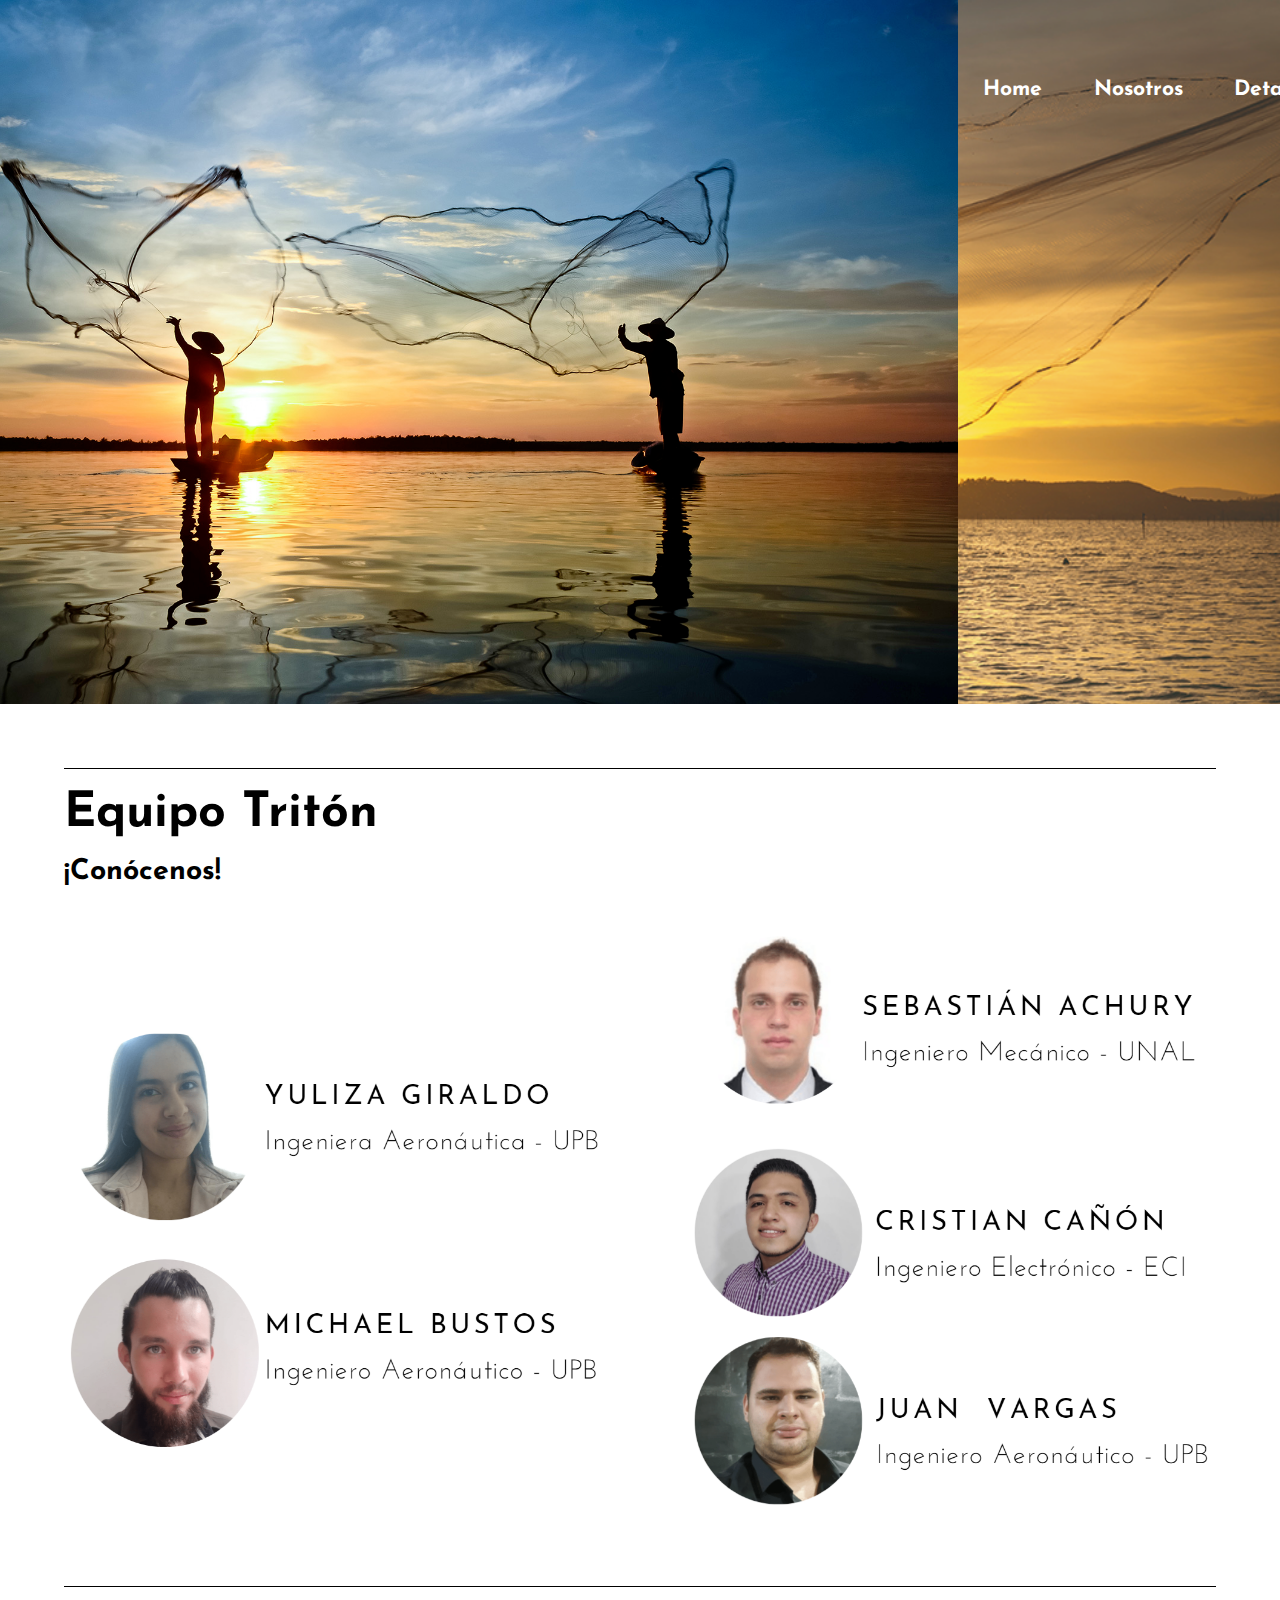
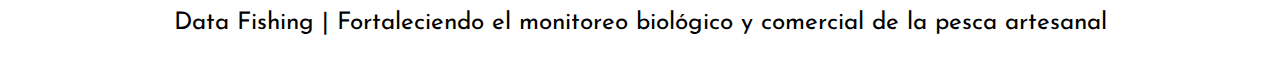
==== nosotros.html @ 780aae58 "Update nosotros.html" ====
<!DOCTYPE html>
<html lang="en">
<head>
    <meta charset="UTF-8">
    <meta http-equiv="X-UA-Compatible" content="IE=edge">
    <meta name="viewport" content="width=device-width, initial-scale=1.0">
    <title>Data Fishing</title>
    <link rel="stylesheet" type="text/css" href="//fonts.googleapis.com/css?family=Josefin+Sans" />
    <link rel="stylesheet" href="./css/styles.css">
</head>
<body>
    <!--...NavBar...-->
    <nav id="nav-nosotros" >
        <img src="./img/header/pesca-tradicional.png" alt="">
        <div class="NM-NavBar" > 
            <div class="NM-div-title">
                <img src="./img/header/DataFishing3.png" alt="" width="35%">
            </div> 
            
            <input type="checkbox"  id="btn-menu">
            <label for="btn-menu"><img src="./img/header/icono-menu.png" alt="" width="30px"></label>
    
            <div class="NM-div-Menu" id="menu" >
                <ul>
                    <li><a href="/index.html"><h5>Home</h5></a></li>
                    <li><a href="#"><h5>Nosotros</h5></a></li>
                    <li><a href=""><h5>Detalles</h5></a></li>
                    <li><a href=""><h5>Galeria</h5></a></li>
                </ul>
            </div>
            
        </div>

    </nav>



 
    

    <div class="DF-Div-Solucion"  >
        <div class="DF-Team">
            <h1>Equipo Tritón</h1>
            <h3>¡Conócenos!</h3>
        </div>
        

        <div class="DF-Div-Solucion-img">
            <img src="./img/nosotros/team.PNG" alt="" width="100%">
        </div>
    </div>

    <div class="DF-Div-Solucion"  >
        <p>Data Fishing | Fortaleciendo el monitoreo biológico y comercial de la pesca artesanal </p>
    </div>

</body>
</html>
---- css/styles.css ----
body{
    display:-webkit-flex;
    display: flex;
    -webkit-flex-flow: row wrap;
    flex-flow: row wrap;
    margin: auto;
    /*font-family: 'Be Vietnam Pro', sans-serif;*/
    font-family: "Josefin Sans";
    font-style: normal; 
    font-variant: normal; 
    line-height: 2vw;
    /*font-family: 'Lucida Sans', 'Lucida Sans Regular', 'Lucida Grande', 'Lucida Sans Unicode', Geneva, Verdana, sans-serif;*/
    /*font-family:Verdana, Geneva, Tahoma, sans-serif;*/
    background-color:white;
}

/***********------index.html------**************/

/******...NavBar...*********/
nav{
    width: 100%;
    display: flex;
    justify-content: center;
    height: 60vmax;
    background-image: url('/img/header/pesca-tradicional.png');
    background-repeat: no-repeat;
    background-size: cover;
    
}

#nav-nosotros{
    width: 100%;
    display: flex;
    justify-content: center;
    height: 55vmax;
    background-image: url('/img/nosotros/Nosotros-header.jpg');
    background-repeat: no-repeat;
    background-size: cover;
    
}
.NM-NavBar{
    padding-top: 0.5%;
    color: white;
    display: flex;
    align-items: center;
    width: 80%;
    height: 13vmax;
    font-size: 1.9vw;
   
}
.NM-div-title{
    width: 40%;
    padding: 0% 0%;
    text-align: center;
}
.NM-div-Menu{
    width: 60%;
    display: flex;
    justify-content: right;
    padding: 0% 0%;
    align-items: center;
    animation: NavMenu 0.5s ease-in;

}
#btn-menu{
    display: none;
}
nav label{
    display: none;
    text-align: center;    
    width: 10%;
    
}
nav label:hover{
    cursor: pointer;
    background: #191919;
    filter: invert();
}
.NM-div-Menu ul{
    display: flex;
    margin: 0;
    list-style: none;
    padding: 0;
    flex-direction: row; 
}
.NM-div-Menu li:hover{
    background: #191919;
    filter: invert();
}
.NM-div-Menu li a{
    display: block;
    padding: 0% 2vw;
    color: white;
    font-size: 2vw;
    text-decoration: none;
    
}
@keyframes NavMenu{
    from{
        opacity: 0;
        transform: translateX(-10%);
    }
    to{
        opacity: 5;
        transform: translateX(0%);
    }
}
.DF-Home{
    font-size: 3.2vw;
    line-height: 4.5vw;
    text-align: center;
    position: absolute;
    justify-content: center;
    top: 85%;
    right: 10%;
    left: 10%;
    padding: 0% 0vw;
    -webkit-text-stroke: 0.0px black;

}

/******...NavBar RESPONSIVE...*********/
@media screen and (max-width:500px) {
    nav{
        height: 11vh;
    }

    nav label{
        display: block;
        z-index: 1;
        
    }
    
    .NM-NavBar{
        width: 80%;
        font-size: 4vw;
        height: 9vh;
    }

    .NM-div-title{
        width: 100%;

    }
    .NM-div-Menu{
        display: none;
        position: absolute;
        z-index: 2;
        right: 0;
		top: 10vh;
		background-color: rgba(25,25,25,0.8);
        flex-direction: column;
        align-items: center;
        width: 34%;   
        transform: translateX(100%);
        transition: transform 0.3s ease-in;
    }
    .NM-div-Menu ul{
        text-align: center;
        flex-direction: column;
        border-left: 1px solid rgba(45,45,45,1);
        margin: 0%;
        
    }
    .NM-div-Menu li{
        border-bottom: 1px solid rgba(45,45,45,1);
    }
    input[type=checkbox]:checked~ .NM-div-Menu{
        display: flex;
        transform: translateX(0%);
        transition: transform 0.3s ease-in;
    }
}


/************...Reseña del programa...************/
.NM-Programa{
    padding-top: 5%;
    padding-bottom: 5%;
    width: 100%;
    display: flex;
    flex-direction: row;
    color: black;
    background-color: white;
}
.NM-Programa-img{
    position: relative;
    display: flex;
    flex-direction: row;
    width: 50%;
    margin-left: 0%;
    animation: ImagHeader 1.5s ease-in;
    overflow:hidden;
    align-items: center;
    justify-content: center;
}
.NM-Programa-img img{
    display: flex;
    position: absolute;
    text-align: center;
    align-items: center;
    width: 50%;
}

.NM-Programa-reseña{
    display: flex;
    flex-direction: column;
    width: 50%;
    text-align: justify;
    margin-right: 5%;
    font-size: 1.3vw;
    

}

/************...DIV-CONTAINER-HEADER...************/
.containerHeader{
    background:white;
    position: relative;
    display: flex;
    flex-direction: row;
    align-items: center;
    justify-items: center;
    width: 100%;
    margin: 5%;
    border-top: 0.5px solid black;
    margin-bottom: 0%;
    
}
.headerItem1{
    position: relative;
    display: flex;
    align-items: left;
    justify-content: center;
    flex-direction: column;
    width: 50%;
    margin-left: 6%;
}
.headerItem1 .headerTitle{
width: 100%;
color: black;
font-size: 3vw;
font-weight: bolder;
text-align: left;
}
.headerItem1 .headerText{
width: 100%;
color: black;
text-align: left;
font-size: 1.2vw;
text-align: justify;
}
.containerHeader .headerbutton{
    display:flex;
    align-items: center;
    justify-content: center;
    width: 50%;
    height: 4vw;
    border-style: solid;
    border-color: black;
    align-self: flex-start;
    font-weight: bold;
    font-size: 1.5vw;
}
.containerHeader .headerbutton:hover{
    background: white;
    filter: invert();
}
.containerHeader .headerbutton div{
    color: black;
    display: flex;
    text-align: center;
}
.headerItem2{
    position: relative;
    display: flex;
    align-items: center;
    justify-items: center;
    flex-direction: row;
    width: 50%;
    height: 50vmax;
    margin: 5%;
    animation: ImagHeader 1.5s ease-in;
    overflow:hidden;
}
.headerItem2>img{
    height: 90%;
    
}

@keyframes ImagHeader{
    from{
        -webkit-transform:scale(0.2);
        transform:scale(0.2);
    }
    to{
        -webkit-transform:scale(1);
        transform:scale(1);
    }
}

.headerItem2:hover{
    -webkit-transform:scale(1.07);
    transform:scale(1.07);
    transition: 1s;
}
.headerItem2 img{
    display: flex;
    position: absolute;
    width: 100%;
}
a{
    color: white;
}

/************...DIV-CONTAINER-HEADER RESPONSIVE...************/
@media screen and (max-width:500px) {
    .containerHeader{
        flex-direction: column-reverse;
        width: 100%;
        
    }
    .headerItem2{
        width: 80%;
        height: 60vw;
        margin: 2%;
        flex-direction: column;
        justify-content: center;
    }

    .headerItem1{
        margin: 2%;
        width: 80%;
        align-items: center;
        padding-bottom: 3%;
        flex-direction: column;

    }

    .headerItem1 .headerTitle{
        font-size: 8vw;
        text-align: center;
        padding-bottom: 6%;
    }
        
    .headerItem1 .headerText{
        width: 95%;
        text-align: center;
        font-size: 3.8vw;
        padding-bottom: 5%;
    }
        
    .headerItem1 .headerbutton{
        align-self: center;
        width: 45%;
        height: 12vw;
        font-size: 4vw;
    }
}

/***********-----Solucion-----**************/
.DF-Div-Solucion{
    background:white;
    position: relative;
    display: flex;
    flex-direction: column;
    align-items: center;
    justify-items: center;
    width: 100%;
    border-top: 0.5px solid black;
    margin: 5%;
    font-size: 1.9vw;
    margin-bottom: 0%;

}

.DF-Div-Solucion-img{
    width: 100%;
    text-align: center;

}
/***********-----Nosotros-----**************/
.DF-Team{
    width: 100%;
    text-align: left;

}
/***********-----registro.html-----**************/
.NM-Registro{
    display: flex;
    justify-content: center;
    background-color: #191919;
    width: 100%;
    padding: 4% 0%;
}
.NM-div-Registro{
    display: flex;
    background-color: #191919;
    width: 80%;
    font-family:Verdana, Geneva, Tahoma, sans-serif;
    border: 1px solid white;
    position: relative;
    flex-direction: row;
    z-index: 10;

    justify-content: center;
}
.NM-Registrate{
    text-align: center;
    background-color: white;
    width: 50%;
    font-size: 1.3vw;
    line-height: 0;
    display: flex;
    align-items: center;
    font-family:Verdana, Geneva, Tahoma, sans-serif;
}
.NM-div-formulario{
    display:flex;
    padding: 2% 5%;
    flex-direction: column;
    width: 50%;
    color: white;
    font-size: 1.2vw;
    
}
.NM-Registro-imag {
    max-width: 50%;
    height: auto;
    animation: ImagHeader 1.5s ease-in;
}
.NM-Registro-imag:hover{
    max-width: 53%;
    transition: all 1s;
}
.NM-div-formulario>form{
    display:flex;
    flex-direction: column;
}
.NM-div-formulario>form>input{
    width: 100%;
    padding: 0.5%;
    border: none;
    background-color: #191919;
    border-bottom: 1px solid white;
    color: white;
    font-size: 1.2vw;
}
.NM-div-formulario>form>label{
    padding: 0.7% 0%;
 
}
.NM-div-button{
    display: flex;
    justify-content: center;
    padding: 3% 0%;
}
.NM-div-button>div{
    display:flex;
    align-items: center;
    justify-content: center;
    width: 40%;
    height: 100%;
    border-style: solid;
    border-color: white;
    align-self: flex-start;
    font-weight: bold;
}
.NM-div-button>div:hover{
    background: #191919;
    filter: invert();
    cursor: pointer;

}
.NM-div-button>div>input:hover{
    cursor: pointer;

}
.NM-button{
    text-align: center;
    font-size: 1.5vw;
    background-color:#191919 ;
    color: white;
    padding: 2% 4%;
    border-color: white;
    font-family:Verdana, Geneva, Tahoma, sans-serif;
    border: none;
}
.NM-div-formulario>form>label{
    padding-top: 3%;
}

.NM-div-formulario>form>p{
    color: red;
    font-size: 0.9vw;
    margin-bottom: 0;
    margin-top: 0.2vw;
    display: none;
}
/***********-----Registro Exitoso-----**************/
.NM-div-RegistroExitoso{
    display: none;
    background-color: #191919;
    color: white;
    position: absolute;
    width: 50%;
    top: 50%;
    transform: translateY(-50%);
    text-align: center;
    border: 1px solid white;
    z-index: 20;
    font-size: 1.4vw;
}
#RegistroExitosoTitle{
    display: flex;
    flex-direction: row;
    width: 100%;
    align-items: center;
    justify-content: center;
    position: relative;
    padding-top: 5%;
}
#RegistroExitosoTitle>h2{
    margin-left: 2%;
}
#RegistroExitoso>p{
    text-align: left;
    align-items: left;
    width: 100%;
    margin: 1% 15%;
}
#MostrarRegistro{
    flex-direction: column;
    line-height: 1vw;
}




/***********...registro RESPONSIVE...**************/
@media screen and (max-width:500px) {
.NM-div-Registro{
    width: 70%;
    flex-direction: column;
}
.NM-Registrate{
    width: 100%;
    font-size: 3.5vw;
}
.NM-div-formulario{
    padding: 5% 10%;
    width: 80%;
    font-size: 4vw;
}
.NM-div-formulario>form>input{
    width: 100%;
    padding: 2%;
    font-size: 3.5vw;
}
.NM-Registro-imag {
    max-width: 25%;
    height: auto;
}
.NM-button{
    font-size: 3vw;
}
.NM-Registro-imag:hover{
    max-width: 26%;
    transition: all 1s;
}

}
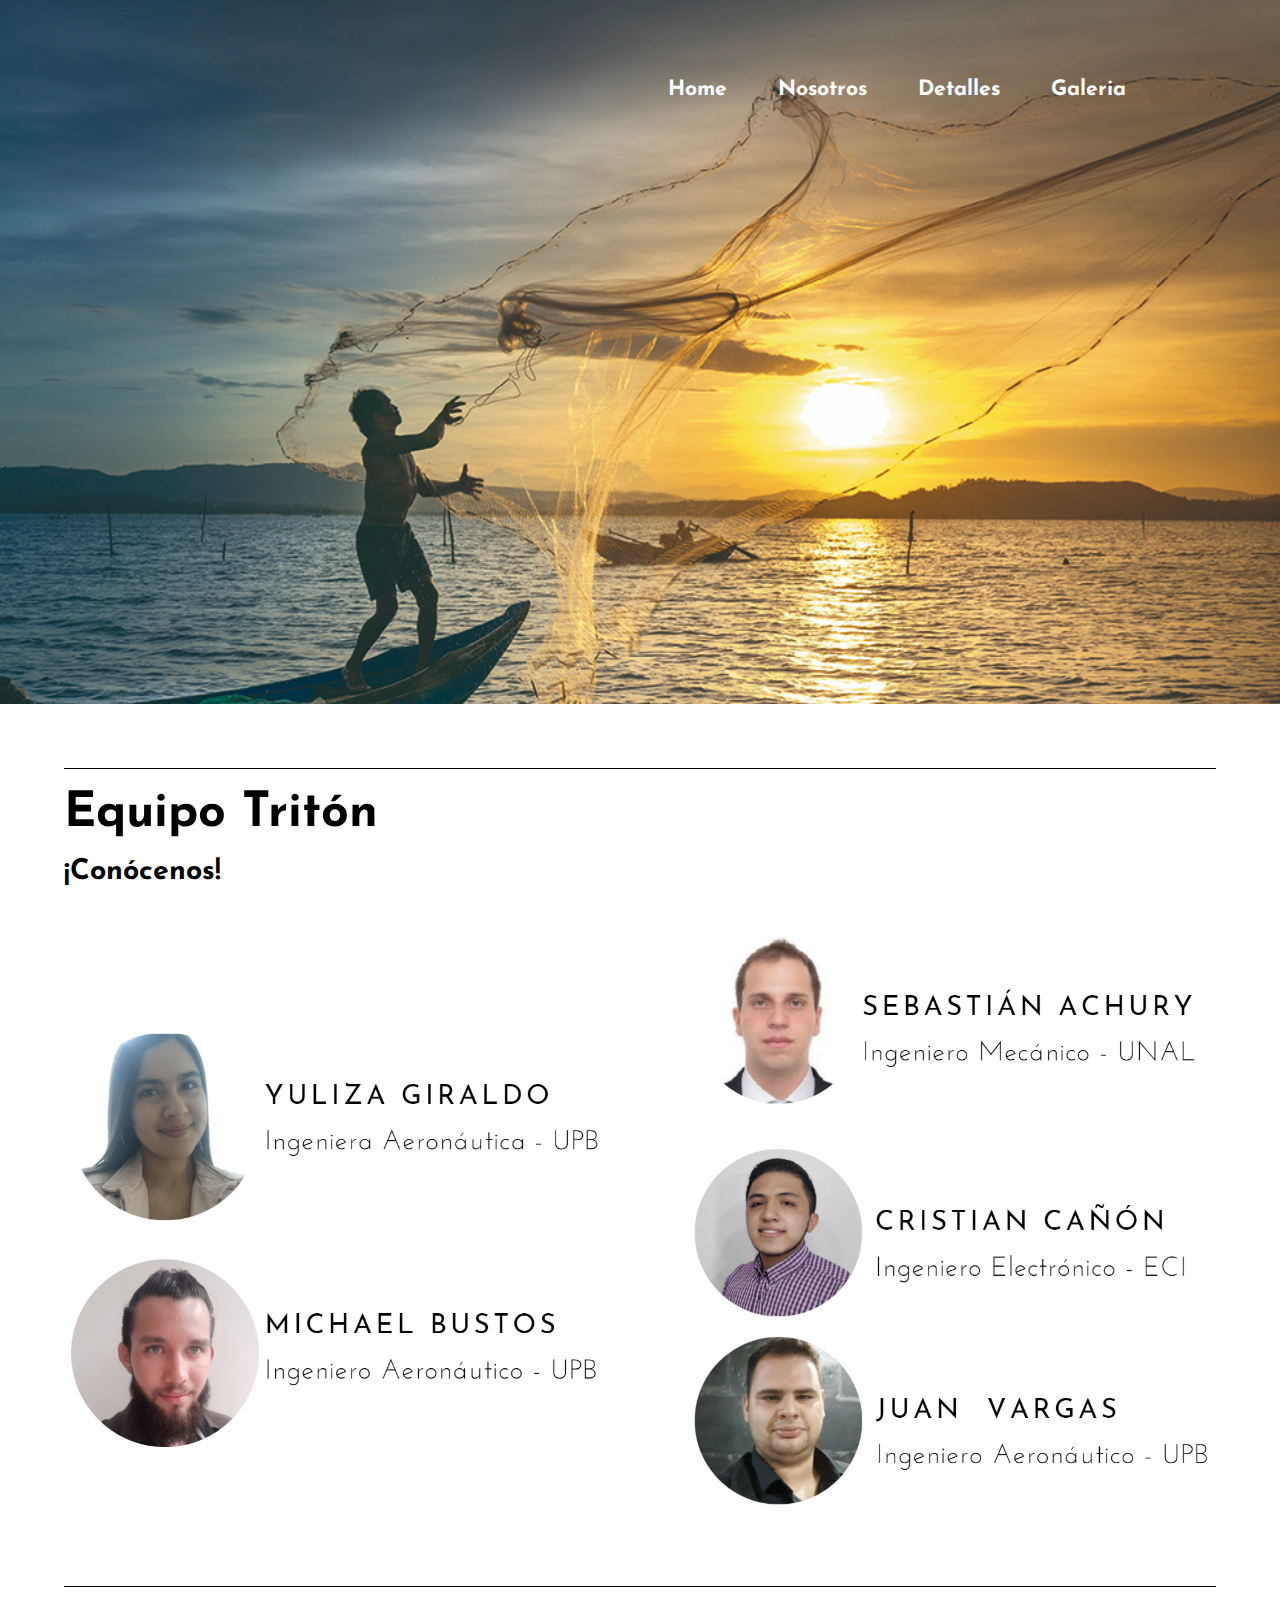
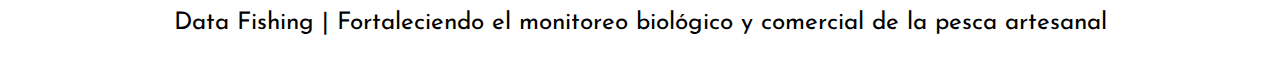
==== commit b0730037: "Update nosotros.html" ====
--- a/nosotros.html
+++ b/nosotros.html
@@ -5,13 +5,31 @@
     <meta http-equiv="X-UA-Compatible" content="IE=edge">
     <meta name="viewport" content="width=device-width, initial-scale=1.0">
     <title>Data Fishing</title>
+    <link rel="apple-touch-icon" sizes="57x57" href="./img/title/apple-icon-57x57.png">
+    <link rel="apple-touch-icon" sizes="60x60" href="./img/title/apple-icon-60x60.png">
+    <link rel="apple-touch-icon" sizes="72x72" href="./img/title/apple-icon-72x72.png">
+    <link rel="apple-touch-icon" sizes="76x76" href="./img/title/apple-icon-76x76.png">
+    <link rel="apple-touch-icon" sizes="114x114" href="./img/title/apple-icon-114x114.png">
+    <link rel="apple-touch-icon" sizes="120x120" href="./img/title/apple-icon-120x120.png">
+    <link rel="apple-touch-icon" sizes="144x144" href="./img/title/apple-icon-144x144.png">
+    <link rel="apple-touch-icon" sizes="152x152" href="./img/title/apple-icon-152x152.png">
+    <link rel="apple-touch-icon" sizes="180x180" href="./img/title/apple-icon-180x180.png">
+    <link rel="icon" type="image/png" sizes="192x192"  href="./img/title/android-icon-192x192.png">
+    <link rel="icon" type="image/png" sizes="32x32" href="./img/title/favicon-32x32.png">
+    <link rel="icon" type="image/png" sizes="96x96" href="./img/title/favicon-96x96.png">
+    <link rel="icon" type="image/png" sizes="16x16" href="./img/title/favicon-16x16.png">
+    <link rel="manifest" href="./img/title/manifest.json">
+    <meta name="msapplication-TileColor" content="#ffffff">
+    <meta name="msapplication-TileImage" content="./img/title/ms-icon-144x144.png">
+    <meta name="theme-color" content="#ffffff">
+
+
     <link rel="stylesheet" type="text/css" href="//fonts.googleapis.com/css?family=Josefin+Sans" />
     <link rel="stylesheet" href="./css/styles.css">
 </head>
 <body>
     <!--...NavBar...-->
     <nav id="nav-nosotros" >
-        <img src="./img/header/pesca-tradicional.png" alt="">
         <div class="NM-NavBar" > 
             <div class="NM-div-title">
                 <img src="./img/header/DataFishing3.png" alt="" width="35%">
@@ -22,8 +40,8 @@
     
             <div class="NM-div-Menu" id="menu" >
                 <ul>
-                    <li><a href="/index.html"><h5>Home</h5></a></li>
-                    <li><a href="#"><h5>Nosotros</h5></a></li>
+                    <li><a href="index.html"><h5>Home</h5></a></li>
+                    <li><a href="nosotros.html"><h5>Nosotros</h5></a></li>
                     <li><a href=""><h5>Detalles</h5></a></li>
                     <li><a href=""><h5>Galeria</h5></a></li>
                 </ul>
--- a/css/styles.css
+++ b/css/styles.css
@@ -23,7 +23,7 @@
     display: flex;
     justify-content: center;
     height: 60vmax;
-    background-image: url('/img/header/pesca-tradicional.png');
+    background-image: url('../img/header/pesca-tradicional.png');
     background-repeat: no-repeat;
     background-size: cover;
     
@@ -34,7 +34,7 @@
     display: flex;
     justify-content: center;
     height: 55vmax;
-    background-image: url('/img/nosotros/Nosotros-header.jpg');
+    background-image: url('../img/nosotros/Nosotros-header.jpg');
     background-repeat: no-repeat;
     background-size: cover;
     
@@ -569,4 +569,4 @@
     transition: all 1s;
 }
 
-}
+}